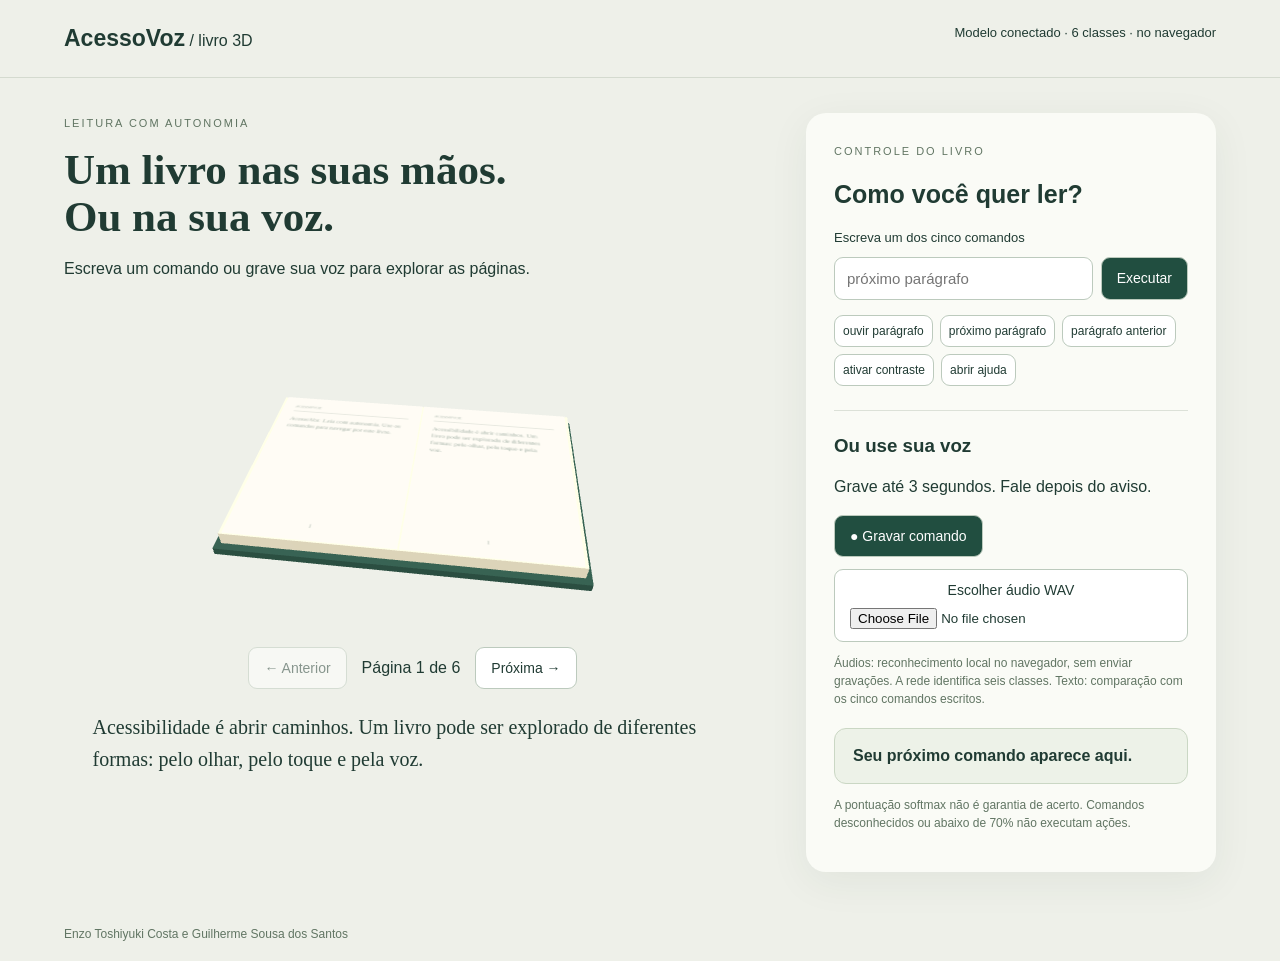
==== docs/index.html @ 2a3491f8 "Add GitHub Pages version with in-browser MFCC and six-class neural inference" ====
<!doctype html><html lang="pt-BR"><meta charset="utf-8"><meta name="viewport" content="width=device-width,initial-scale=1"><title>AcessoVoz • Livro 3D</title><link rel="stylesheet" href="./style.css"><body><header><span class="logo">AcessoVoz<span> / livro 3D</span></span><span id="conexao">Carregando modelo…</span></header><main><section class="leitor"><div class="intro"><small>LEITURA COM AUTONOMIA</small><h1>Um livro nas suas mãos.<br>Ou na sua voz.</h1><p>Escreva um comando ou grave sua voz para explorar as páginas.</p></div><div id="cena" aria-label="Livro tridimensional interativo"></div><div class="navegacao"><button id="anterior" aria-label="Página anterior">← Anterior</button><span id="pagina"></span><button id="proximo">Próxima →</button></div><article id="textoPagina" aria-live="polite"></article></section><aside><small>CONTROLE DO LIVRO</small><h2>Como você quer ler?</h2><label for="comando">Escreva um dos cinco comandos</label><form id="form"><input id="comando" placeholder="próximo parágrafo" maxlength="200" autocomplete="off"><button>Executar</button></form><div id="atalhos"></div><div class="separador"></div><h3>Ou use sua voz</h3><p>Grave até 3 segundos. Fale depois do aviso.</p><button id="gravar" class="principal">● Gravar comando</button><label class="upload">Escolher áudio WAV<input id="arquivo" type="file" accept=".wav"></label><p class="dica">Áudios: reconhecimento local no navegador, sem enviar gravações. A rede identifica seis classes. Texto: comparação com os cinco comandos escritos.</p><section id="resultado" role="status" aria-live="polite"><strong>Seu próximo comando aparece aqui.</strong></section><p class="dica">A pontuação softmax não é garantia de acerto. Comandos desconhecidos ou abaixo de 70% não executam ações.</p></aside></main><dialog id="ajuda"><h2>Comandos do livro</h2><ul id="listaAjuda"></ul><p>Outras frases são desconhecidas. A voz pode ser classificada incorretamente: confira a previsão exibida.</p><button id="fechar">Fechar ajuda</button></dialog><footer>Enzo Toshiyuki Costa e Guilherme Sousa dos Santos</footer><script type="module" src="./app.js"></script></body></html>
---- docs/style.css ----
*{box-sizing:border-box}body{margin:0;background:#eef0e9;color:#203b33;font-family:Arial,sans-serif}header{padding:25px 5%;display:flex;justify-content:space-between;border-bottom:1px solid #d4dacf}.logo{font-weight:800;font-size:23px}.logo span{font-weight:400;font-size:16px}#conexao{font-size:13px}main{display:grid;grid-template-columns:minmax(0,1.7fr) minmax(310px,1fr);gap:45px;padding:35px 5%}small{letter-spacing:2px;font-size:11px;color:#617563}h1{font-family:Georgia,serif;font-size:43px;line-height:1.1;margin:15px 0}h2{font-size:25px}p{line-height:1.5}#cena{height:350px;width:100%;cursor:grab}#cena canvas{width:100%;height:100%}.navegacao{display:flex;align-items:center;justify-content:center;gap:15px}button,.upload{border:1px solid #bccabd;border-radius:9px;background:#fff;color:#203b33;padding:12px 15px;font-size:14px;cursor:pointer}button:hover{background:#dce8da}button:disabled{opacity:.5;cursor:wait}.principal,form button{background:#214e40;color:white}aside{padding:28px;border-radius:20px;background:#fafbf6;box-shadow:0 10px 40px #263f3410}label{display:block;font-size:13px;margin:12px 0}form{display:flex;gap:8px}input[type=text],input:not([type]){width:100%;min-width:0;border:1px solid #bccabd;border-radius:9px;padding:12px;font-size:15px}#atalhos{display:flex;gap:7px;flex-wrap:wrap;margin-top:15px}#atalhos button{font-size:12px;padding:8px}.separador{border-top:1px solid #dce1d8;margin:24px 0}.upload{display:block;text-align:center}input[type=file]{display:block;margin-top:10px;max-width:100%}.dica{font-size:12px;color:#617563}#resultado{background:#edf2e8;border:1px solid #cad7c4;border-radius:12px;padding:18px;margin-top:20px}#resultado.erro{background:#fff0e7;border-color:#e2b79d}.barra{height:5px;background:#cbd6c6;border-radius:5px;margin:4px 0 9px}.barra i{display:block;height:100%;background:#35664c;border-radius:5px}.score{font-size:12px;display:flex;justify-content:space-between;margin-top:10px}article{max-width:640px;margin:22px auto;font:20px/1.6 Georgia,serif}footer{padding:20px 5%;font-size:12px;color:#617563}dialog{border:0;border-radius:15px;padding:30px;max-width:500px}dialog::backdrop{background:#10271ecc}body.contraste{background:#060b08;color:#fff}body.contraste aside{background:#15251c;color:#fff}body.contraste .dica,body.contraste small{color:#cee5b1}body.contraste #resultado{background:#233824;color:white}button:focus-visible,input:focus-visible{outline:3px solid #c89635;outline-offset:3px}@media(max-width:850px){main{grid-template-columns:1fr}h1{font-size:34px}#cena{height:300px}}@media(prefers-reduced-motion:reduce){*{scroll-behavior:auto!important}}

.leitor,aside{min-width:0}#cena{min-width:0;overflow:hidden}#cena canvas{display:block}article{overflow-wrap:break-word}form button{background:#214e40}body{overflow-x:hidden}
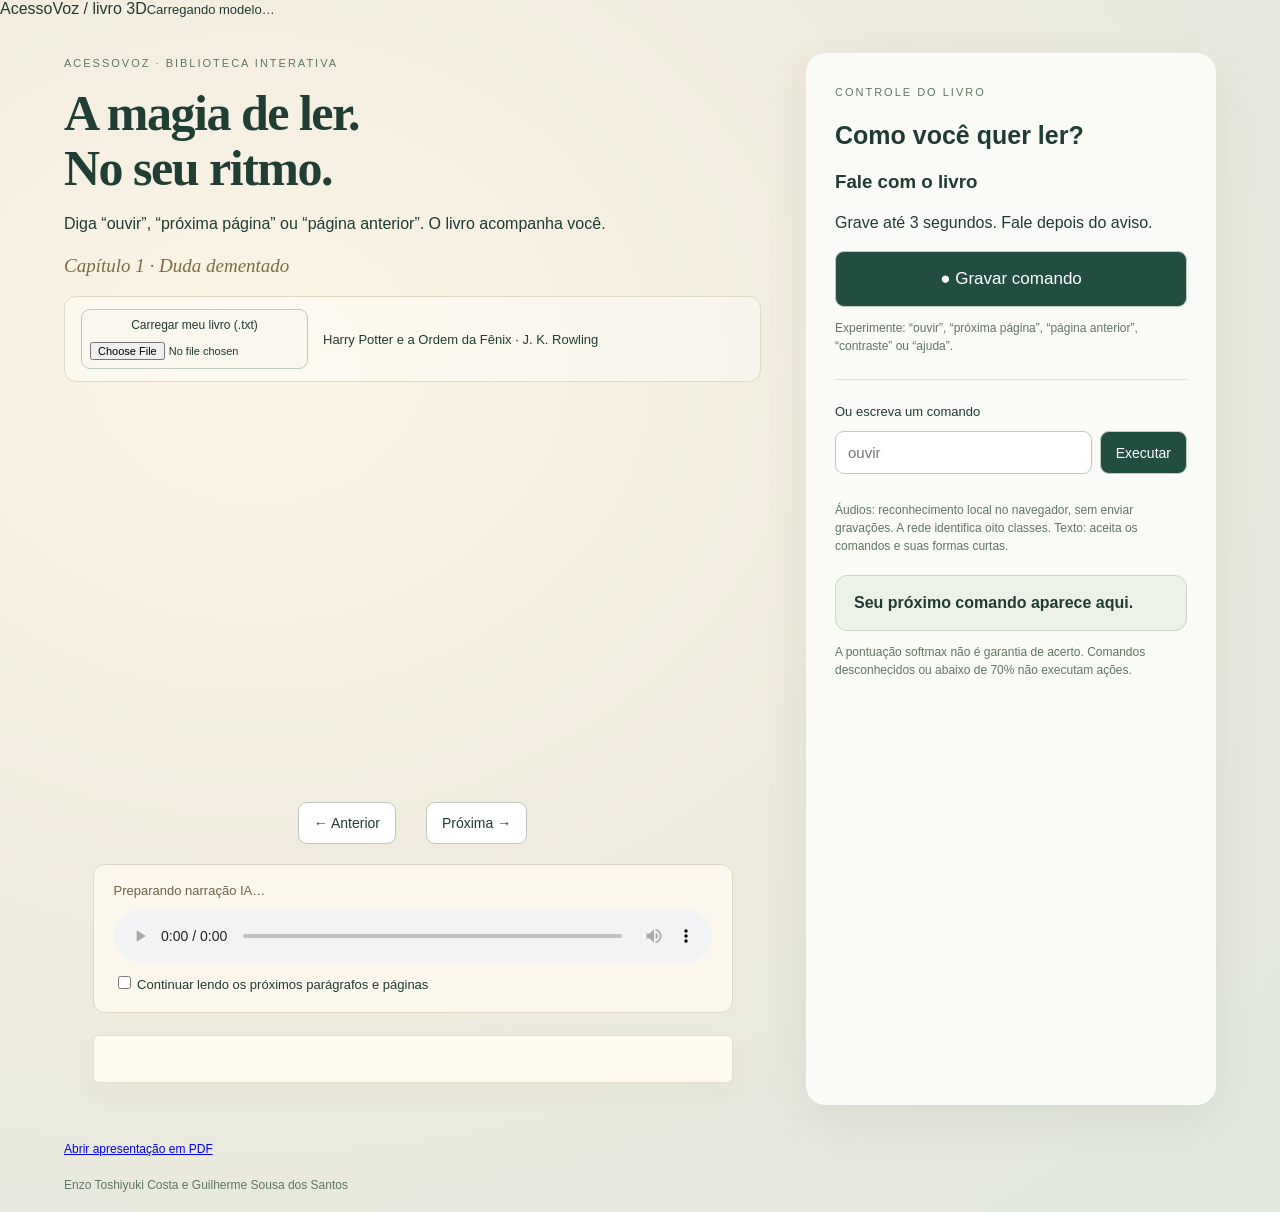
==== commit 0092bda5: "Add short voice commands, independent page navigation, supplied book excerpt and neural narration" ====
--- a/docs/index.html
+++ b/docs/index.html
@@ -1 +1 @@
-<!doctype html><html lang="pt-BR"><meta charset="utf-8"><meta name="viewport" content="width=device-width,initial-scale=1"><title>AcessoVoz • Livro 3D</title><link rel="stylesheet" href="./style.css"><body><header><span class="logo">AcessoVoz<span> / livro 3D</span></span><span id="conexao">Carregando modelo…</span></header><main><section class="leitor"><div class="intro"><small>LEITURA COM AUTONOMIA</small><h1>Um livro nas suas mãos.<br>Ou na sua voz.</h1><p>Escreva um comando ou grave sua voz para explorar as páginas.</p></div><div id="cena" aria-label="Livro tridimensional interativo"></div><div class="navegacao"><button id="anterior" aria-label="Página anterior">← Anterior</button><span id="pagina"></span><button id="proximo">Próxima →</button></div><article id="textoPagina" aria-live="polite"></article></section><aside><small>CONTROLE DO LIVRO</small><h2>Como você quer ler?</h2><label for="comando">Escreva um dos cinco comandos</label><form id="form"><input id="comando" placeholder="próximo parágrafo" maxlength="200" autocomplete="off"><button>Executar</button></form><div id="atalhos"></div><div class="separador"></div><h3>Ou use sua voz</h3><p>Grave até 3 segundos. Fale depois do aviso.</p><button id="gravar" class="principal">● Gravar comando</button><label class="upload">Escolher áudio WAV<input id="arquivo" type="file" accept=".wav"></label><p class="dica">Áudios: reconhecimento local no navegador, sem enviar gravações. A rede identifica seis classes. Texto: comparação com os cinco comandos escritos.</p><section id="resultado" role="status" aria-live="polite"><strong>Seu próximo comando aparece aqui.</strong></section><p class="dica">A pontuação softmax não é garantia de acerto. Comandos desconhecidos ou abaixo de 70% não executam ações.</p></aside></main><dialog id="ajuda"><h2>Comandos do livro</h2><ul id="listaAjuda"></ul><p>Outras frases são desconhecidas. A voz pode ser classificada incorretamente: confira a previsão exibida.</p><button id="fechar">Fechar ajuda</button></dialog><footer>Enzo Toshiyuki Costa e Guilherme Sousa dos Santos</footer><script type="module" src="./app.js"></script></body></html>
+<!doctype html><html lang="pt-BR"><meta charset="utf-8"><meta name="viewport" content="width=device-width,initial-scale=1"><title>AcessoVoz • Livro 3D</title><link rel="stylesheet" href="./style.css?v=8classes-ia><body><header><span class="logo">AcessoVoz<span> / livro 3D</span></span><span id="conexao">Carregando modelo…</span></header><main><section class="leitor"><div class="intro"><small>ACESSOVOZ · BIBLIOTECA INTERATIVA</small><h1>A magia de ler.<br>No seu ritmo.</h1><p>Diga “ouvir”, “próxima página” ou “página anterior”. O livro acompanha você.</p></div><p id="capituloLivro" class="capitulo">Capítulo 1 · Duda dementado</p><div class="meuLivro"><label class="upload" for="livroArquivo">Carregar meu livro (.txt)<input id="livroArquivo" type="file" accept=".txt,text/plain"></label><span id="nomeLivro">Harry Potter e a Ordem da Fênix · J. K. Rowling</span></div><div id="cena" aria-label="Livro tridimensional interativo"></div><div class="navegacao"><button id="anterior" aria-label="Página anterior">← Anterior</button><span id="pagina"></span><button id="proximo">Próxima →</button></div><section class="narracao"><span id="vozNarrador">Preparando narração IA…</span><audio id="narrador" controls preload="none" aria-label="Narração do livro"></audio><label><input type="checkbox" id="leituraContinua"> Continuar lendo os próximos parágrafos e páginas</label></section><article id="textoPagina" aria-live="polite"></article></section><aside><small>CONTROLE DO LIVRO</small><h2>Como você quer ler?</h2><h3>Fale com o livro</h3><p>Grave até 3 segundos. Fale depois do aviso.</p><button id="gravar" class="principal">● Gravar comando</button><p class="dica">Experimente: “ouvir”, “próxima página”, “página anterior”, “contraste” ou “ajuda”.</p><div class="separador"></div><label for="comando">Ou escreva um comando</label><form id="form"><input id="comando" placeholder="ouvir" maxlength="200" autocomplete="off"><button>Executar</button></form><div id="atalhos"></div><p class="dica">Áudios: reconhecimento local no navegador, sem enviar gravações. A rede identifica oito classes. Texto: aceita os comandos e suas formas curtas.</p><section id="resultado" role="status" aria-live="polite"><strong>Seu próximo comando aparece aqui.</strong></section><p class="dica">A pontuação softmax não é garantia de acerto. Comandos desconhecidos ou abaixo de 70% não executam ações.</p></aside></main><dialog id="ajuda"><h2>Comandos do livro</h2><ul id="listaAjuda"></ul><p>Páginas: próxima página ou próximo; página anterior ou voltar. Parágrafos: próximo parágrafo e parágrafo anterior. Outras ações: ouvir ou ler; contraste; ajuda. Outras frases são desconhecidas. A voz pode ser classificada incorretamente: confira a previsão exibida.</p><button id="fechar">Fechar ajuda</button></dialog><p id="creditoLivro" class="credito"></p><p class="credito"><a href="./apresentacao.pdf" target="_blank" rel="noopener">Abrir apresentação em PDF</a></p><footer>Enzo Toshiyuki Costa e Guilherme Sousa dos Santos</footer><script type="module" src="./app.js?v=8classes-ia></script></body></html>
--- a/docs/style.css
+++ b/docs/style.css
@@ -1,3 +1,13 @@
 *{box-sizing:border-box}body{margin:0;background:#eef0e9;color:#203b33;font-family:Arial,sans-serif}header{padding:25px 5%;display:flex;justify-content:space-between;border-bottom:1px solid #d4dacf}.logo{font-weight:800;font-size:23px}.logo span{font-weight:400;font-size:16px}#conexao{font-size:13px}main{display:grid;grid-template-columns:minmax(0,1.7fr) minmax(310px,1fr);gap:45px;padding:35px 5%}small{letter-spacing:2px;font-size:11px;color:#617563}h1{font-family:Georgia,serif;font-size:43px;line-height:1.1;margin:15px 0}h2{font-size:25px}p{line-height:1.5}#cena{height:350px;width:100%;cursor:grab}#cena canvas{width:100%;height:100%}.navegacao{display:flex;align-items:center;justify-content:center;gap:15px}button,.upload{border:1px solid #bccabd;border-radius:9px;background:#fff;color:#203b33;padding:12px 15px;font-size:14px;cursor:pointer}button:hover{background:#dce8da}button:disabled{opacity:.5;cursor:wait}.principal,form button{background:#214e40;color:white}aside{padding:28px;border-radius:20px;background:#fafbf6;box-shadow:0 10px 40px #263f3410}label{display:block;font-size:13px;margin:12px 0}form{display:flex;gap:8px}input[type=text],input:not([type]){width:100%;min-width:0;border:1px solid #bccabd;border-radius:9px;padding:12px;font-size:15px}#atalhos{display:flex;gap:7px;flex-wrap:wrap;margin-top:15px}#atalhos button{font-size:12px;padding:8px}.separador{border-top:1px solid #dce1d8;margin:24px 0}.upload{display:block;text-align:center}input[type=file]{display:block;margin-top:10px;max-width:100%}.dica{font-size:12px;color:#617563}#resultado{background:#edf2e8;border:1px solid #cad7c4;border-radius:12px;padding:18px;margin-top:20px}#resultado.erro{background:#fff0e7;border-color:#e2b79d}.barra{height:5px;background:#cbd6c6;border-radius:5px;margin:4px 0 9px}.barra i{display:block;height:100%;background:#35664c;border-radius:5px}.score{font-size:12px;display:flex;justify-content:space-between;margin-top:10px}article{max-width:640px;margin:22px auto;font:20px/1.6 Georgia,serif}footer{padding:20px 5%;font-size:12px;color:#617563}dialog{border:0;border-radius:15px;padding:30px;max-width:500px}dialog::backdrop{background:#10271ecc}body.contraste{background:#060b08;color:#fff}body.contraste aside{background:#15251c;color:#fff}body.contraste .dica,body.contraste small{color:#cee5b1}body.contraste #resultado{background:#233824;color:white}button:focus-visible,input:focus-visible{outline:3px solid #c89635;outline-offset:3px}@media(max-width:850px){main{grid-template-columns:1fr}h1{font-size:34px}#cena{height:300px}}@media(prefers-reduced-motion:reduce){*{scroll-behavior:auto!important}}
 
 .leitor,aside{min-width:0}#cena{min-width:0;overflow:hidden}#cena canvas{display:block}article{overflow-wrap:break-word}form button{background:#214e40}body{overflow-x:hidden}
+
+.meuLivro{display:flex;align-items:center;gap:15px;flex-wrap:wrap;margin-top:15px}.meuLivro .upload{font-size:12px;padding:8px}.meuLivro input{font-size:11px}#nomeLivro{font-size:13px;overflow-wrap:anywhere}#gravar{width:100%;padding:17px;font-size:17px}
+
+body{background:radial-gradient(ellipse at 20% 30%,#fbf5e5 0,#eeeadd 48%,#e1e9df 100%)}.intro h1{font-size:50px;color:#213e35;letter-spacing:-1.5px}.capitulo{font:italic 19px Georgia,serif;color:#806b40}.meuLivro{padding:12px 16px;background:#ffffff65;border:1px solid #ded8c5;border-radius:12px}.meuLivro .upload{margin:0;background:#faf7ef}.meuLivro span{max-width:360px}#cena{height:420px}aside{border:1px solid #ffffff99;box-shadow:0 16px 45px #283e2514}.credito{margin:0 5%;font-size:12px;color:#6f765f}article{padding:23px 26px;background:#fffaf0;border:1px solid #e4ddca;border-radius:6px;box-shadow:0 10px 25px #3e392609;color:#3a3c30}body.contraste{background:#060b08}body.contraste article{color:white;background:#142219;border-color:#8fba72}body.contraste h1{color:#f1f8d2}body.contraste .meuLivro{background:#15251c;border-color:#536348}@media(max-width:850px){.intro h1{font-size:38px}#cena{height:300px}.meuLivro span{max-width:100%}}
+
+article p{margin:0 0 18px;padding:10px 12px;border-left:3px solid transparent}article p.selecionado{border-left-color:#a88336;background:#f5ebce}body.contraste article p.selecionado{background:#243b1a;border-color:#e3fa91}
+
+.narracao{margin:20px auto 0;max-width:640px;padding:16px 20px;background:#fbf7ed;border:1px solid #dfd7c1;border-radius:12px}.narracao span{font-size:13px;color:#6e6247}.narracao audio{display:block;width:100%;margin:10px 0}.narracao label{line-height:1.6;margin:0}.narracao input{accent-color:#214e40}body.contraste .narracao{background:#142219;color:#fff}body.contraste .narracao span{color:#d3e2b7}
+
+form button:hover,.principal:hover{background:#183f32;color:#fff}
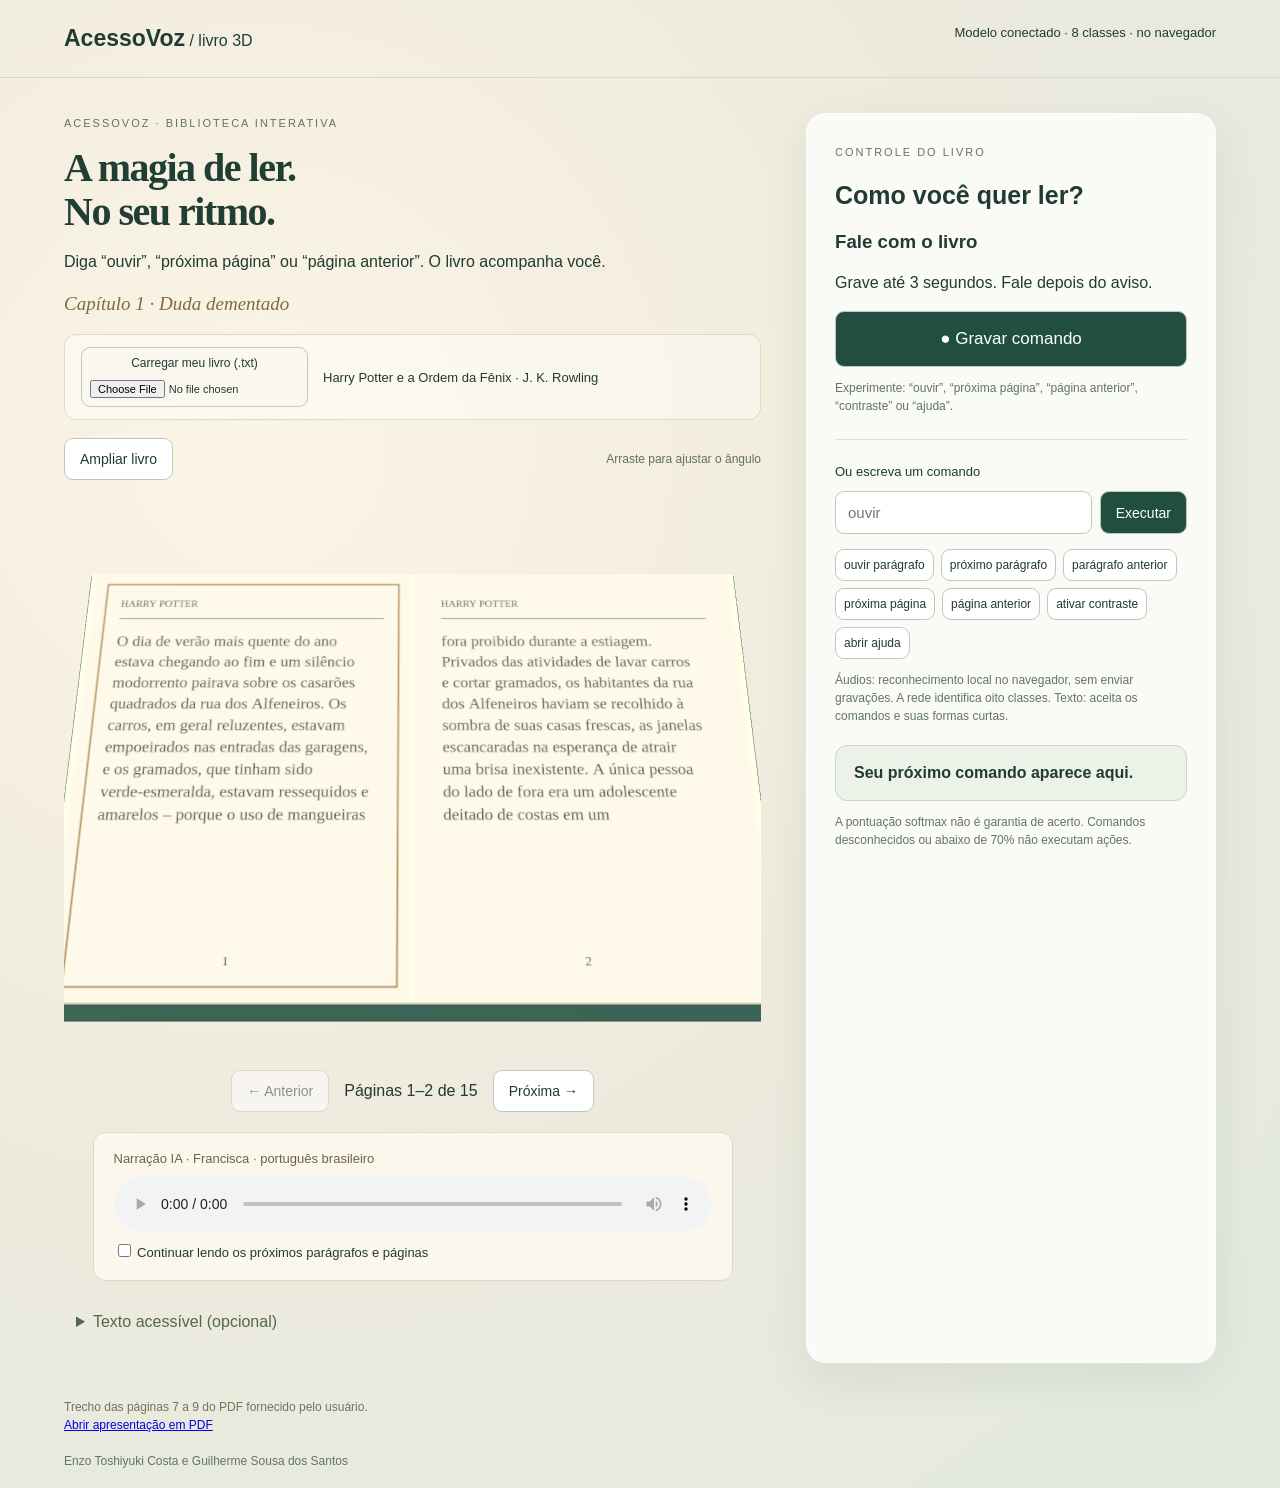
==== commit b24ad0c3: "Render book text directly on both 3D pages with readable enlarged mode and fix page loading" ====
--- a/docs/index.html
+++ b/docs/index.html
@@ -1 +1 @@
-<!doctype html><html lang="pt-BR"><meta charset="utf-8"><meta name="viewport" content="width=device-width,initial-scale=1"><title>AcessoVoz • Livro 3D</title><link rel="stylesheet" href="./style.css?v=8classes-ia><body><header><span class="logo">AcessoVoz<span> / livro 3D</span></span><span id="conexao">Carregando modelo…</span></header><main><section class="leitor"><div class="intro"><small>ACESSOVOZ · BIBLIOTECA INTERATIVA</small><h1>A magia de ler.<br>No seu ritmo.</h1><p>Diga “ouvir”, “próxima página” ou “página anterior”. O livro acompanha você.</p></div><p id="capituloLivro" class="capitulo">Capítulo 1 · Duda dementado</p><div class="meuLivro"><label class="upload" for="livroArquivo">Carregar meu livro (.txt)<input id="livroArquivo" type="file" accept=".txt,text/plain"></label><span id="nomeLivro">Harry Potter e a Ordem da Fênix · J. K. Rowling</span></div><div id="cena" aria-label="Livro tridimensional interativo"></div><div class="navegacao"><button id="anterior" aria-label="Página anterior">← Anterior</button><span id="pagina"></span><button id="proximo">Próxima →</button></div><section class="narracao"><span id="vozNarrador">Preparando narração IA…</span><audio id="narrador" controls preload="none" aria-label="Narração do livro"></audio><label><input type="checkbox" id="leituraContinua"> Continuar lendo os próximos parágrafos e páginas</label></section><article id="textoPagina" aria-live="polite"></article></section><aside><small>CONTROLE DO LIVRO</small><h2>Como você quer ler?</h2><h3>Fale com o livro</h3><p>Grave até 3 segundos. Fale depois do aviso.</p><button id="gravar" class="principal">● Gravar comando</button><p class="dica">Experimente: “ouvir”, “próxima página”, “página anterior”, “contraste” ou “ajuda”.</p><div class="separador"></div><label for="comando">Ou escreva um comando</label><form id="form"><input id="comando" placeholder="ouvir" maxlength="200" autocomplete="off"><button>Executar</button></form><div id="atalhos"></div><p class="dica">Áudios: reconhecimento local no navegador, sem enviar gravações. A rede identifica oito classes. Texto: aceita os comandos e suas formas curtas.</p><section id="resultado" role="status" aria-live="polite"><strong>Seu próximo comando aparece aqui.</strong></section><p class="dica">A pontuação softmax não é garantia de acerto. Comandos desconhecidos ou abaixo de 70% não executam ações.</p></aside></main><dialog id="ajuda"><h2>Comandos do livro</h2><ul id="listaAjuda"></ul><p>Páginas: próxima página ou próximo; página anterior ou voltar. Parágrafos: próximo parágrafo e parágrafo anterior. Outras ações: ouvir ou ler; contraste; ajuda. Outras frases são desconhecidas. A voz pode ser classificada incorretamente: confira a previsão exibida.</p><button id="fechar">Fechar ajuda</button></dialog><p id="creditoLivro" class="credito"></p><p class="credito"><a href="./apresentacao.pdf" target="_blank" rel="noopener">Abrir apresentação em PDF</a></p><footer>Enzo Toshiyuki Costa e Guilherme Sousa dos Santos</footer><script type="module" src="./app.js?v=8classes-ia></script></body></html>
+<!doctype html><html lang="pt-BR"><meta charset="utf-8"><meta name="viewport" content="width=device-width,initial-scale=1"><title>AcessoVoz • Livro 3D</title><link rel="stylesheet" href="./style.css?v=livro-legivel-v4"><body><header><span class="logo">AcessoVoz<span> / livro 3D</span></span><span id="conexao">Carregando modelo…</span></header><main><section class="leitor"><div class="intro"><small>ACESSOVOZ · BIBLIOTECA INTERATIVA</small><h1>A magia de ler.<br>No seu ritmo.</h1><p>Diga “ouvir”, “próxima página” ou “página anterior”. O livro acompanha você.</p></div><p id="capituloLivro" class="capitulo">Capítulo 1 · Duda dementado</p><div class="meuLivro"><label class="upload" for="livroArquivo">Carregar meu livro (.txt)<input id="livroArquivo" type="file" accept=".txt,text/plain"></label><span id="nomeLivro">Harry Potter e a Ordem da Fênix · J. K. Rowling</span></div><div class="ferramentasLivro"><button id="ampliarLivro" type="button">Ampliar livro</button><span>Arraste para ajustar o ângulo</span></div><div id="cena" aria-label="Livro tridimensional interativo"></div><div class="navegacao"><button id="anterior" aria-label="Página anterior">← Anterior</button><span id="pagina"></span><button id="proximo">Próxima →</button></div><section class="narracao"><span id="vozNarrador">Preparando narração IA…</span><audio id="narrador" controls preload="none" aria-label="Narração do livro"></audio><label><input type="checkbox" id="leituraContinua"> Continuar lendo os próximos parágrafos e páginas</label></section><details class="textoAlternativo"><summary>Texto acessível (opcional)</summary><article id="textoPagina" aria-live="polite"></article></details></section><aside><small>CONTROLE DO LIVRO</small><h2>Como você quer ler?</h2><h3>Fale com o livro</h3><p>Grave até 3 segundos. Fale depois do aviso.</p><button id="gravar" class="principal">● Gravar comando</button><p class="dica">Experimente: “ouvir”, “próxima página”, “página anterior”, “contraste” ou “ajuda”.</p><div class="separador"></div><label for="comando">Ou escreva um comando</label><form id="form"><input id="comando" placeholder="ouvir" maxlength="200" autocomplete="off"><button>Executar</button></form><div id="atalhos"></div><p class="dica">Áudios: reconhecimento local no navegador, sem enviar gravações. A rede identifica oito classes. Texto: aceita os comandos e suas formas curtas.</p><section id="resultado" role="status" aria-live="polite"><strong>Seu próximo comando aparece aqui.</strong></section><p class="dica">A pontuação softmax não é garantia de acerto. Comandos desconhecidos ou abaixo de 70% não executam ações.</p></aside></main><dialog id="ajuda"><h2>Comandos do livro</h2><ul id="listaAjuda"></ul><p>Páginas: próxima página ou próximo; página anterior ou voltar. Parágrafos: próximo parágrafo e parágrafo anterior. Outras ações: ouvir ou ler; contraste; ajuda. Outras frases são desconhecidas. A voz pode ser classificada incorretamente: confira a previsão exibida.</p><button id="fechar">Fechar ajuda</button></dialog><p id="creditoLivro" class="credito"></p><p class="credito"><a href="./apresentacao.pdf" target="_blank" rel="noopener">Abrir apresentação em PDF</a></p><footer>Enzo Toshiyuki Costa e Guilherme Sousa dos Santos</footer><script type="module" src="./app.js?v=livro-legivel-v4"></script></body></html>
--- a/docs/style.css
+++ b/docs/style.css
@@ -11,3 +11,5 @@
 .narracao{margin:20px auto 0;max-width:640px;padding:16px 20px;background:#fbf7ed;border:1px solid #dfd7c1;border-radius:12px}.narracao span{font-size:13px;color:#6e6247}.narracao audio{display:block;width:100%;margin:10px 0}.narracao label{line-height:1.6;margin:0}.narracao input{accent-color:#214e40}body.contraste .narracao{background:#142219;color:#fff}body.contraste .narracao span{color:#d3e2b7}
 
 form button:hover,.principal:hover{background:#183f32;color:#fff}
+
+#cena{height:590px}.intro h1{font-size:40px}.ferramentasLivro{display:flex;align-items:center;justify-content:space-between;gap:12px;margin-top:18px}.ferramentasLivro span{font-size:12px;color:#62705e}.textoAlternativo{margin:20px 0}.textoAlternativo summary{cursor:pointer;padding:12px;color:#52674c}.livroAmpliado main{grid-template-columns:minmax(0,1fr) 330px;gap:25px;padding:20px 2%}.livroAmpliado .intro,.livroAmpliado .capitulo,.livroAmpliado .meuLivro{display:none}.livroAmpliado #cena{height:calc(100vh - 230px);min-height:520px}.livroAmpliado aside{font-size:13px;padding:18px}.livroAmpliado aside h2{font-size:20px}.livroAmpliado .narracao{margin-top:8px;padding:10px}.livroAmpliado header{padding:15px 2%}@media(max-width:850px){#cena{height:390px}.livroAmpliado main{grid-template-columns:1fr}.livroAmpliado #cena{height:65vh;min-height:350px}.ferramentasLivro span{max-width:130px}.intro h1{font-size:34px}}
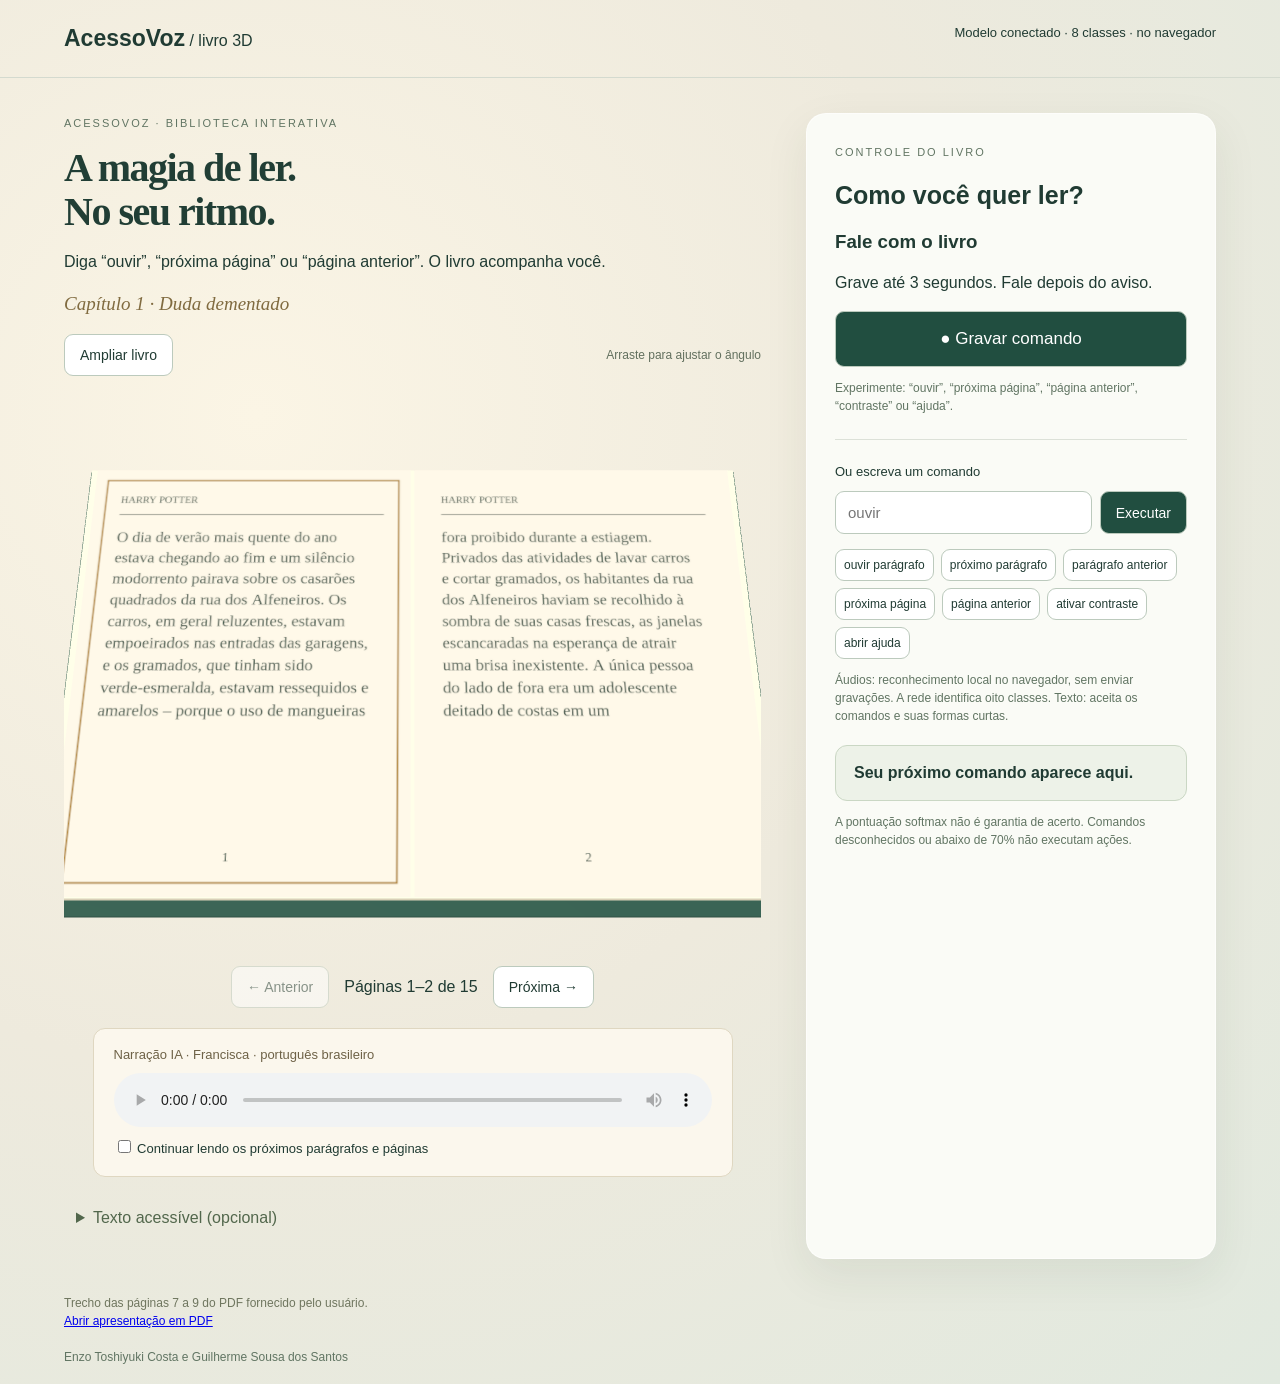
==== commit 305b957d: "Remove book upload strip from reader interface" ====
--- a/docs/index.html
+++ b/docs/index.html
@@ -1 +1 @@
-<!doctype html><html lang="pt-BR"><meta charset="utf-8"><meta name="viewport" content="width=device-width,initial-scale=1"><title>AcessoVoz • Livro 3D</title><link rel="stylesheet" href="./style.css?v=livro-legivel-v4"><body><header><span class="logo">AcessoVoz<span> / livro 3D</span></span><span id="conexao">Carregando modelo…</span></header><main><section class="leitor"><div class="intro"><small>ACESSOVOZ · BIBLIOTECA INTERATIVA</small><h1>A magia de ler.<br>No seu ritmo.</h1><p>Diga “ouvir”, “próxima página” ou “página anterior”. O livro acompanha você.</p></div><p id="capituloLivro" class="capitulo">Capítulo 1 · Duda dementado</p><div class="meuLivro"><label class="upload" for="livroArquivo">Carregar meu livro (.txt)<input id="livroArquivo" type="file" accept=".txt,text/plain"></label><span id="nomeLivro">Harry Potter e a Ordem da Fênix · J. K. Rowling</span></div><div class="ferramentasLivro"><button id="ampliarLivro" type="button">Ampliar livro</button><span>Arraste para ajustar o ângulo</span></div><div id="cena" aria-label="Livro tridimensional interativo"></div><div class="navegacao"><button id="anterior" aria-label="Página anterior">← Anterior</button><span id="pagina"></span><button id="proximo">Próxima →</button></div><section class="narracao"><span id="vozNarrador">Preparando narração IA…</span><audio id="narrador" controls preload="none" aria-label="Narração do livro"></audio><label><input type="checkbox" id="leituraContinua"> Continuar lendo os próximos parágrafos e páginas</label></section><details class="textoAlternativo"><summary>Texto acessível (opcional)</summary><article id="textoPagina" aria-live="polite"></article></details></section><aside><small>CONTROLE DO LIVRO</small><h2>Como você quer ler?</h2><h3>Fale com o livro</h3><p>Grave até 3 segundos. Fale depois do aviso.</p><button id="gravar" class="principal">● Gravar comando</button><p class="dica">Experimente: “ouvir”, “próxima página”, “página anterior”, “contraste” ou “ajuda”.</p><div class="separador"></div><label for="comando">Ou escreva um comando</label><form id="form"><input id="comando" placeholder="ouvir" maxlength="200" autocomplete="off"><button>Executar</button></form><div id="atalhos"></div><p class="dica">Áudios: reconhecimento local no navegador, sem enviar gravações. A rede identifica oito classes. Texto: aceita os comandos e suas formas curtas.</p><section id="resultado" role="status" aria-live="polite"><strong>Seu próximo comando aparece aqui.</strong></section><p class="dica">A pontuação softmax não é garantia de acerto. Comandos desconhecidos ou abaixo de 70% não executam ações.</p></aside></main><dialog id="ajuda"><h2>Comandos do livro</h2><ul id="listaAjuda"></ul><p>Páginas: próxima página ou próximo; página anterior ou voltar. Parágrafos: próximo parágrafo e parágrafo anterior. Outras ações: ouvir ou ler; contraste; ajuda. Outras frases são desconhecidas. A voz pode ser classificada incorretamente: confira a previsão exibida.</p><button id="fechar">Fechar ajuda</button></dialog><p id="creditoLivro" class="credito"></p><p class="credito"><a href="./apresentacao.pdf" target="_blank" rel="noopener">Abrir apresentação em PDF</a></p><footer>Enzo Toshiyuki Costa e Guilherme Sousa dos Santos</footer><script type="module" src="./app.js?v=livro-legivel-v4"></script></body></html>
+<!doctype html><html lang="pt-BR"><meta charset="utf-8"><meta name="viewport" content="width=device-width,initial-scale=1"><title>AcessoVoz • Livro 3D</title><link rel="stylesheet" href="./style.css?v=livro-sem-upload-v5"><body><header><span class="logo">AcessoVoz<span> / livro 3D</span></span><span id="conexao">Carregando modelo…</span></header><main><section class="leitor"><div class="intro"><small>ACESSOVOZ · BIBLIOTECA INTERATIVA</small><h1>A magia de ler.<br>No seu ritmo.</h1><p>Diga “ouvir”, “próxima página” ou “página anterior”. O livro acompanha você.</p></div><p id="capituloLivro" class="capitulo">Capítulo 1 · Duda dementado</p><span id="nomeLivro" hidden>Harry Potter e a Ordem da Fênix · J. K. Rowling</span><div class="ferramentasLivro"><button id="ampliarLivro" type="button">Ampliar livro</button><span>Arraste para ajustar o ângulo</span></div><div id="cena" aria-label="Livro tridimensional interativo"></div><div class="navegacao"><button id="anterior" aria-label="Página anterior">← Anterior</button><span id="pagina"></span><button id="proximo">Próxima →</button></div><section class="narracao"><span id="vozNarrador">Preparando narração IA…</span><audio id="narrador" controls preload="none" aria-label="Narração do livro"></audio><label><input type="checkbox" id="leituraContinua"> Continuar lendo os próximos parágrafos e páginas</label></section><details class="textoAlternativo"><summary>Texto acessível (opcional)</summary><article id="textoPagina" aria-live="polite"></article></details></section><aside><small>CONTROLE DO LIVRO</small><h2>Como você quer ler?</h2><h3>Fale com o livro</h3><p>Grave até 3 segundos. Fale depois do aviso.</p><button id="gravar" class="principal">● Gravar comando</button><p class="dica">Experimente: “ouvir”, “próxima página”, “página anterior”, “contraste” ou “ajuda”.</p><div class="separador"></div><label for="comando">Ou escreva um comando</label><form id="form"><input id="comando" placeholder="ouvir" maxlength="200" autocomplete="off"><button>Executar</button></form><div id="atalhos"></div><p class="dica">Áudios: reconhecimento local no navegador, sem enviar gravações. A rede identifica oito classes. Texto: aceita os comandos e suas formas curtas.</p><section id="resultado" role="status" aria-live="polite"><strong>Seu próximo comando aparece aqui.</strong></section><p class="dica">A pontuação softmax não é garantia de acerto. Comandos desconhecidos ou abaixo de 70% não executam ações.</p></aside></main><dialog id="ajuda"><h2>Comandos do livro</h2><ul id="listaAjuda"></ul><p>Páginas: próxima página ou próximo; página anterior ou voltar. Parágrafos: próximo parágrafo e parágrafo anterior. Outras ações: ouvir ou ler; contraste; ajuda. Outras frases são desconhecidas. A voz pode ser classificada incorretamente: confira a previsão exibida.</p><button id="fechar">Fechar ajuda</button></dialog><p id="creditoLivro" class="credito"></p><p class="credito"><a href="./apresentacao.pdf" target="_blank" rel="noopener">Abrir apresentação em PDF</a></p><footer>Enzo Toshiyuki Costa e Guilherme Sousa dos Santos</footer><script type="module" src="./app.js?v=livro-sem-upload-v5"></script></body></html>
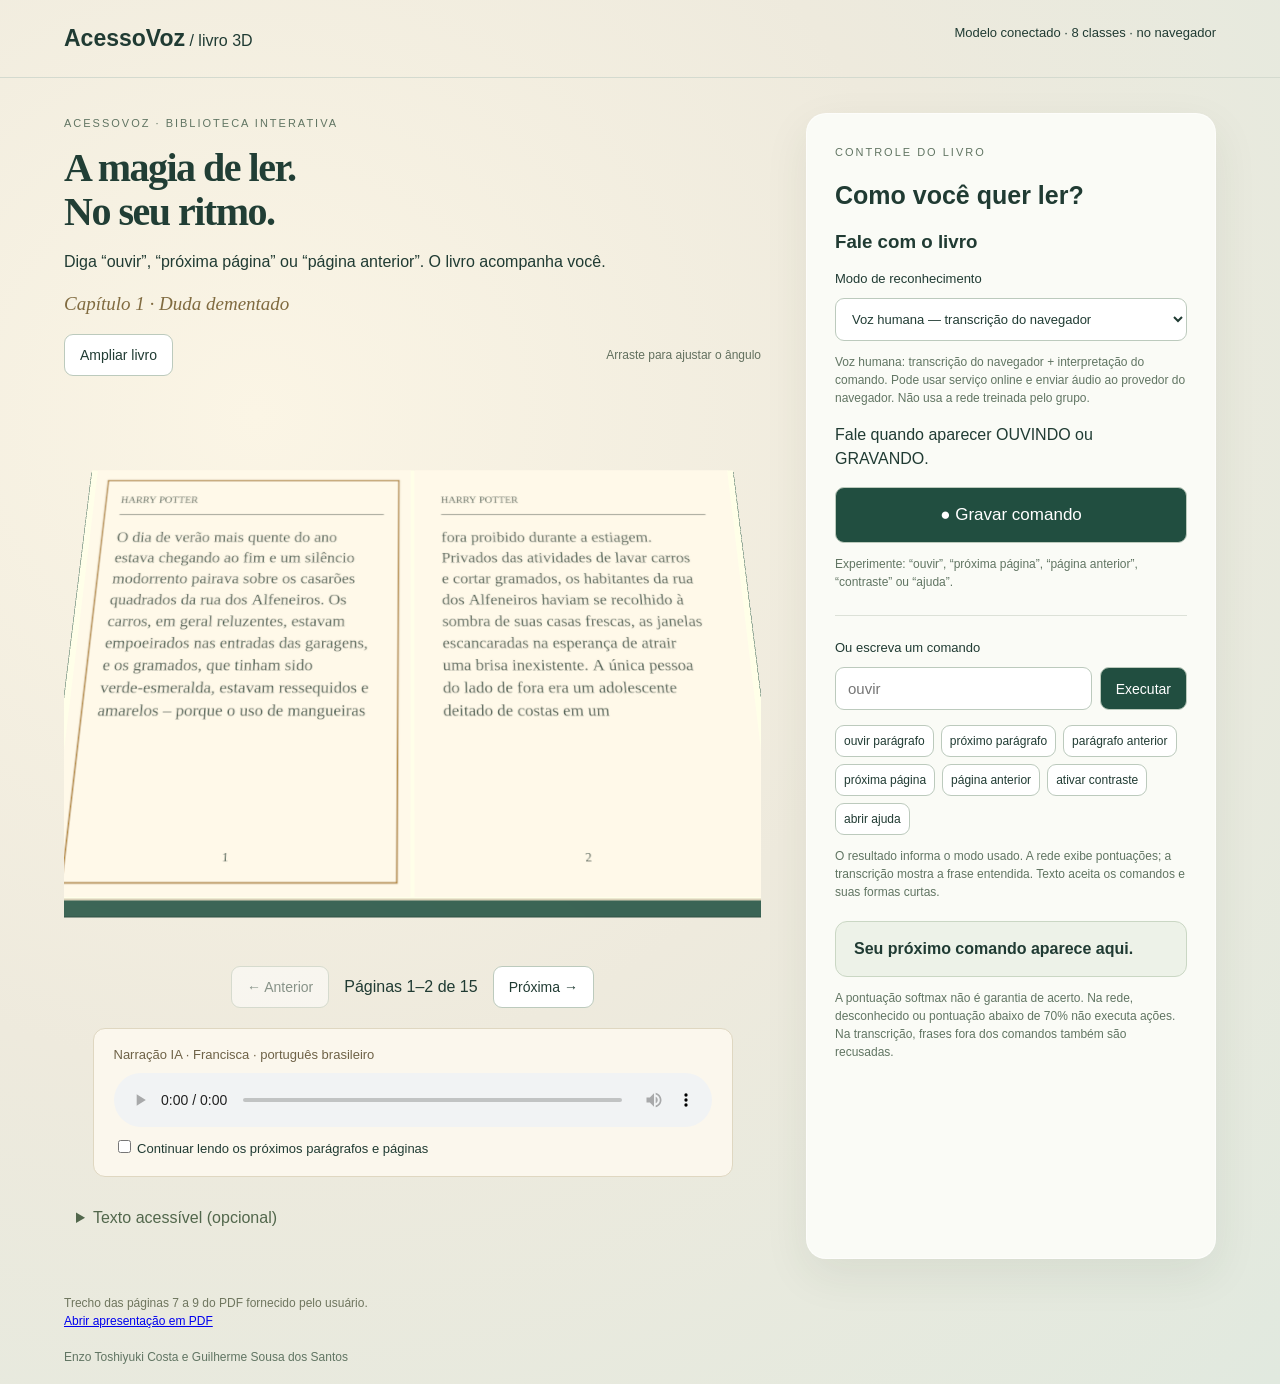
==== commit c358c285: "Add explicit human speech recognition mode, normalize neural audio gain, and link demo from slide 11" ====
--- a/docs/index.html
+++ b/docs/index.html
@@ -1 +1 @@
-<!doctype html><html lang="pt-BR"><meta charset="utf-8"><meta name="viewport" content="width=device-width,initial-scale=1"><title>AcessoVoz • Livro 3D</title><link rel="stylesheet" href="./style.css?v=livro-sem-upload-v5"><body><header><span class="logo">AcessoVoz<span> / livro 3D</span></span><span id="conexao">Carregando modelo…</span></header><main><section class="leitor"><div class="intro"><small>ACESSOVOZ · BIBLIOTECA INTERATIVA</small><h1>A magia de ler.<br>No seu ritmo.</h1><p>Diga “ouvir”, “próxima página” ou “página anterior”. O livro acompanha você.</p></div><p id="capituloLivro" class="capitulo">Capítulo 1 · Duda dementado</p><span id="nomeLivro" hidden>Harry Potter e a Ordem da Fênix · J. K. Rowling</span><div class="ferramentasLivro"><button id="ampliarLivro" type="button">Ampliar livro</button><span>Arraste para ajustar o ângulo</span></div><div id="cena" aria-label="Livro tridimensional interativo"></div><div class="navegacao"><button id="anterior" aria-label="Página anterior">← Anterior</button><span id="pagina"></span><button id="proximo">Próxima →</button></div><section class="narracao"><span id="vozNarrador">Preparando narração IA…</span><audio id="narrador" controls preload="none" aria-label="Narração do livro"></audio><label><input type="checkbox" id="leituraContinua"> Continuar lendo os próximos parágrafos e páginas</label></section><details class="textoAlternativo"><summary>Texto acessível (opcional)</summary><article id="textoPagina" aria-live="polite"></article></details></section><aside><small>CONTROLE DO LIVRO</small><h2>Como você quer ler?</h2><h3>Fale com o livro</h3><p>Grave até 3 segundos. Fale depois do aviso.</p><button id="gravar" class="principal">● Gravar comando</button><p class="dica">Experimente: “ouvir”, “próxima página”, “página anterior”, “contraste” ou “ajuda”.</p><div class="separador"></div><label for="comando">Ou escreva um comando</label><form id="form"><input id="comando" placeholder="ouvir" maxlength="200" autocomplete="off"><button>Executar</button></form><div id="atalhos"></div><p class="dica">Áudios: reconhecimento local no navegador, sem enviar gravações. A rede identifica oito classes. Texto: aceita os comandos e suas formas curtas.</p><section id="resultado" role="status" aria-live="polite"><strong>Seu próximo comando aparece aqui.</strong></section><p class="dica">A pontuação softmax não é garantia de acerto. Comandos desconhecidos ou abaixo de 70% não executam ações.</p></aside></main><dialog id="ajuda"><h2>Comandos do livro</h2><ul id="listaAjuda"></ul><p>Páginas: próxima página ou próximo; página anterior ou voltar. Parágrafos: próximo parágrafo e parágrafo anterior. Outras ações: ouvir ou ler; contraste; ajuda. Outras frases são desconhecidas. A voz pode ser classificada incorretamente: confira a previsão exibida.</p><button id="fechar">Fechar ajuda</button></dialog><p id="creditoLivro" class="credito"></p><p class="credito"><a href="./apresentacao.pdf" target="_blank" rel="noopener">Abrir apresentação em PDF</a></p><footer>Enzo Toshiyuki Costa e Guilherme Sousa dos Santos</footer><script type="module" src="./app.js?v=livro-sem-upload-v5"></script></body></html>
+<!doctype html><html lang="pt-BR"><meta charset="utf-8"><meta name="viewport" content="width=device-width,initial-scale=1"><title>AcessoVoz • Livro 3D</title><link rel="stylesheet" href="./style.css?v=voz-humana-v6"><body><header><span class="logo">AcessoVoz<span> / livro 3D</span></span><span id="conexao">Carregando modelo…</span></header><main><section class="leitor"><div class="intro"><small>ACESSOVOZ · BIBLIOTECA INTERATIVA</small><h1>A magia de ler.<br>No seu ritmo.</h1><p>Diga “ouvir”, “próxima página” ou “página anterior”. O livro acompanha você.</p></div><p id="capituloLivro" class="capitulo">Capítulo 1 · Duda dementado</p><span id="nomeLivro" hidden>Harry Potter e a Ordem da Fênix · J. K. Rowling</span><div class="ferramentasLivro"><button id="ampliarLivro" type="button">Ampliar livro</button><span>Arraste para ajustar o ângulo</span></div><div id="cena" aria-label="Livro tridimensional interativo"></div><div class="navegacao"><button id="anterior" aria-label="Página anterior">← Anterior</button><span id="pagina"></span><button id="proximo">Próxima →</button></div><section class="narracao"><span id="vozNarrador">Preparando narração IA…</span><audio id="narrador" controls preload="none" aria-label="Narração do livro"></audio><label><input type="checkbox" id="leituraContinua"> Continuar lendo os próximos parágrafos e páginas</label></section><details class="textoAlternativo"><summary>Texto acessível (opcional)</summary><article id="textoPagina" aria-live="polite"></article></details></section><aside><small>CONTROLE DO LIVRO</small><h2>Como você quer ler?</h2><h3>Fale com o livro</h3><label for="modoVoz">Modo de reconhecimento</label><select id="modoVoz"><option value="humana">Voz humana — transcrição do navegador</option><option value="rede">Rede do projeto — MFCCs e oito classes</option></select><p id="infoVoz" class="dica"></p><p id="avisoCompatibilidade" class="dica"></p><p>Fale quando aparecer OUVINDO ou GRAVANDO.</p><button id="gravar" class="principal">● Gravar comando</button><p class="dica">Experimente: “ouvir”, “próxima página”, “página anterior”, “contraste” ou “ajuda”.</p><div class="separador"></div><label for="comando">Ou escreva um comando</label><form id="form"><input id="comando" placeholder="ouvir" maxlength="200" autocomplete="off"><button>Executar</button></form><div id="atalhos"></div><p class="dica">O resultado informa o modo usado. A rede exibe pontuações; a transcrição mostra a frase entendida. Texto aceita os comandos e suas formas curtas.</p><section id="resultado" role="status" aria-live="polite"><strong>Seu próximo comando aparece aqui.</strong></section><p class="dica">A pontuação softmax não é garantia de acerto. Na rede, desconhecido ou pontuação abaixo de 70% não executa ações. Na transcrição, frases fora dos comandos também são recusadas.</p></aside></main><dialog id="ajuda"><h2>Comandos do livro</h2><ul id="listaAjuda"></ul><p>Páginas: próxima página ou próximo; página anterior ou voltar. Parágrafos: próximo parágrafo e parágrafo anterior. Outras ações: ouvir ou ler; contraste; ajuda. Outras frases são desconhecidas. A voz pode ser classificada incorretamente: confira a previsão exibida.</p><button id="fechar">Fechar ajuda</button></dialog><p id="creditoLivro" class="credito"></p><p class="credito"><a href="./apresentacao.pdf" target="_blank" rel="noopener">Abrir apresentação em PDF</a></p><footer>Enzo Toshiyuki Costa e Guilherme Sousa dos Santos</footer><script type="module" src="./app.js?v=voz-humana-v6"></script></body></html>
--- a/docs/style.css
+++ b/docs/style.css
@@ -13,3 +13,5 @@
 form button:hover,.principal:hover{background:#183f32;color:#fff}
 
 #cena{height:590px}.intro h1{font-size:40px}.ferramentasLivro{display:flex;align-items:center;justify-content:space-between;gap:12px;margin-top:18px}.ferramentasLivro span{font-size:12px;color:#62705e}.textoAlternativo{margin:20px 0}.textoAlternativo summary{cursor:pointer;padding:12px;color:#52674c}.livroAmpliado main{grid-template-columns:minmax(0,1fr) 330px;gap:25px;padding:20px 2%}.livroAmpliado .intro,.livroAmpliado .capitulo,.livroAmpliado .meuLivro{display:none}.livroAmpliado #cena{height:calc(100vh - 230px);min-height:520px}.livroAmpliado aside{font-size:13px;padding:18px}.livroAmpliado aside h2{font-size:20px}.livroAmpliado .narracao{margin-top:8px;padding:10px}.livroAmpliado header{padding:15px 2%}@media(max-width:850px){#cena{height:390px}.livroAmpliado main{grid-template-columns:1fr}.livroAmpliado #cena{height:65vh;min-height:350px}.ferramentasLivro span{max-width:130px}.intro h1{font-size:34px}}
+
+#modoVoz{width:100%;padding:12px;border:1px solid #bccabd;border-radius:9px;background:#fff;color:#203b33;font-size:13px}.dica{line-height:1.5}body.contraste #modoVoz{background:#15251c;color:white}
